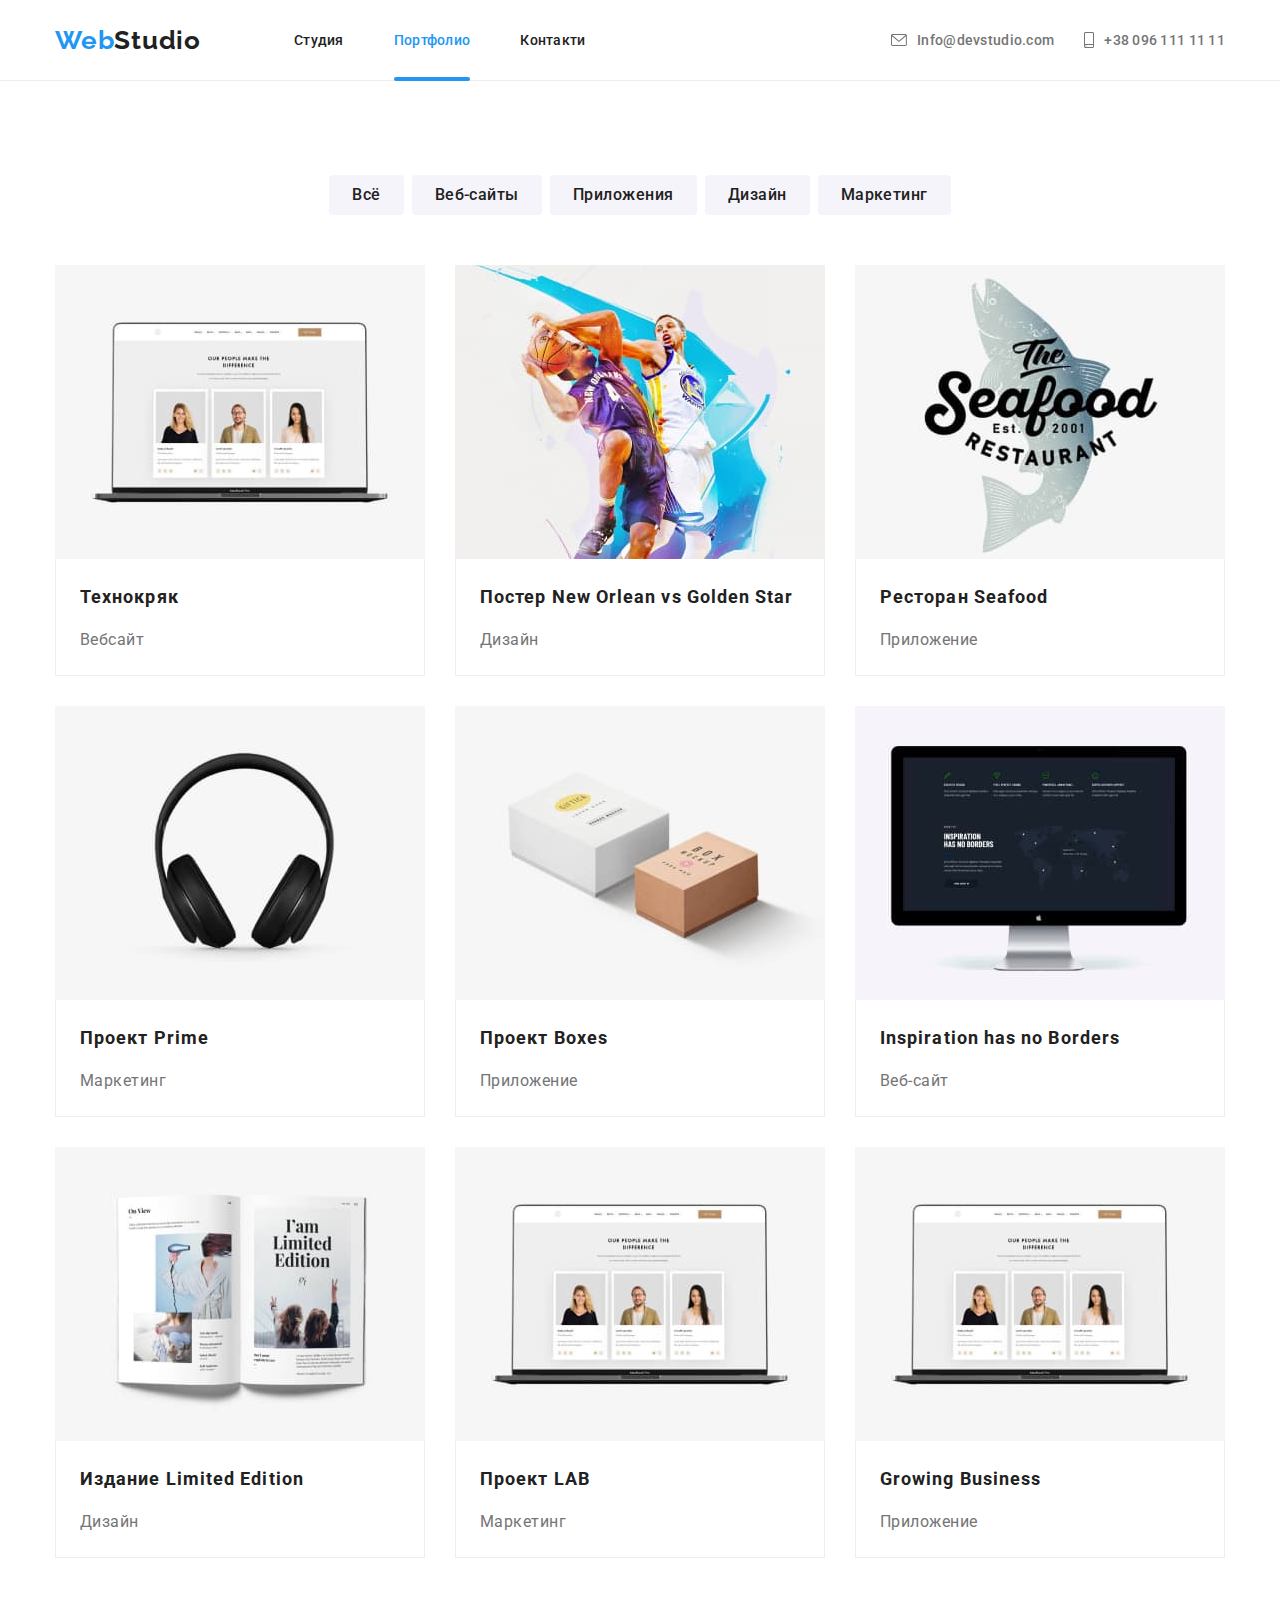
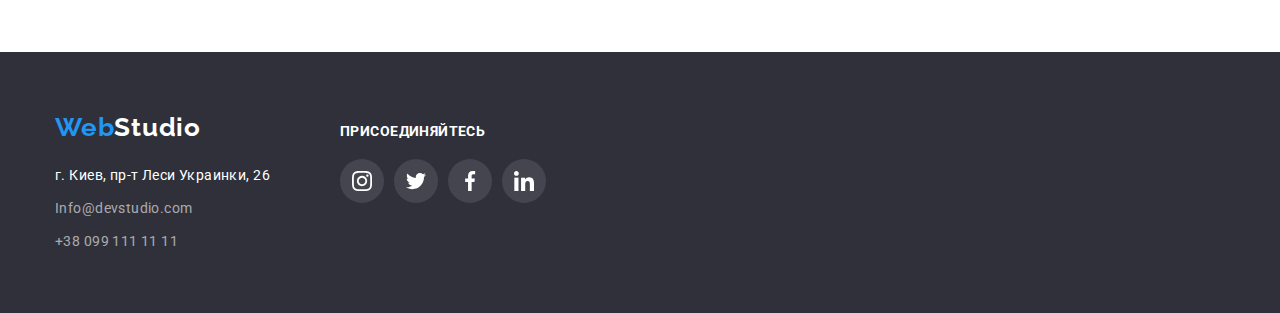
==== portfolio.html @ 70dfd896 "Старт" ====
<!DOCTYPE html>
<html lang="ru">
  <head>
    <meta charset="UTF-8" />
    <meta http-equiv="X-UA-Compatible" content="IE=edge" />
    <meta name="viewport" content="width=device-width, initial-scale=1.0" />
    <title>Портфолио</title>
    <link rel="preconnect" href="https://fonts.googleapis.com" />
    <link rel="preconnect" href="https://fonts.gstatic.com" crossorigin />
    <link
      href="https://fonts.googleapis.com/css2?family=Raleway:wght@700&family=Roboto:wght@400;500;700;900&display=swap"
      rel="stylesheet"
    />
    <link
      rel="stylesheet"
      href="https://cdnjs.cloudflare.com/ajax/libs/modern-normalize/0.6.0/modern-normalize.css"
    />
    <link rel="stylesheet" href="./css/style.css" />
  </head>

  <!--верхняя линия-->
  <body class="page">
    <header class="page-header">
      <div class="container">
        <nav class="nav">
          <a href="./index.html" class="logo"
            >Web<span class="accent-black">Studio</span>
          </a>
          <!--навигация на другие страници-->

          <ul class="links">
            <li class="site-nav">
              <a href="./index.html" class="link">Студия</a>
            </li>
            <li class="site-nav">
              <a href="./portfolio.html" class="link-current link">Портфолио</a>
            </li>
            <li class="site-nav"><a href="#" class="link">Контакти</a></li>
          </ul>

          <ul class="contacts">
            <li class="contacts-item">
              <a href="mailto:Info@devstudio.com" class="contacts-link"
                ><svg class="icon" width="16" height="12">
                  <use href="./images/icons/icon_2.svg#icon-envelope"></use>
                </svg>
                Info@devstudio.com
              </a>
            </li>
            <li class="contacts-item">
              <a href="tel:+380961111111" class="contacts-link"
                ><svg class="icon" width="10" height="16">
                  <use href="./images/icons/icon_2.svg#icon-smartphone"></use>
                </svg>
                <span class="text">+38 096 111 11 11</span>
              </a>
            </li>
          </ul>
        </nav>
      </div>
    </header>

    <!--main  -->
    <main>
      <!--Кнопки портфолио-->
      <section class="section">
        <div class="container">
          <h1 hidden>Главная секция</h1>
          <ul class="list-buttons">
            <li class="item-button">
              <button type="button" class="button">Всё</button>
            </li>
            <li class="item-button">
              <button type="button" class="button">Веб-сайты</button>
            </li>
            <li class="item-button">
              <button type="button" class="button">Приложения</button>
            </li>
            <li class="item-button">
              <button type="button" class="button">Дизайн</button>
            </li>
            <li class="item-button">
              <button type="button" class="button">Маркетинг</button>
            </li>
          </ul>

          <!-- ПОРТФОЛИО КАРТОЧКИ -->
          <!--project1-->

          <ul class="card-picture">
            <li class="element">
              <a href="" class="link-picture">
                <div class="picture-thumb">
                  <img
                    src="./images/img_11.jpg"
                    alt="Портфолио_1"
                    width="370"
                    height="294"
                  />
                  <p class="picture-thumb-text">
                    Ресурс предлагает комплексные предложения с разным уровнем
                    функционала и сервисов. Все это позволит посетителю получить
                    исчерпывающие сведения о компании или частном лице.
                  </p>
                </div>
                <div class="picture-content">
                  <h2 class="picture-heading">Технокряк</h2>
                  <p class="picture-text">Вебсайт</p>
                </div>
              </a>
            </li>

            <!--project2-->

            <li class="element">
              <a href="" class="link-picture">
                <div class="picture-thumb">
                  <img
                    src="./images/img_12.jpg"
                    alt="Портфолио_2"
                    width="370"
                    height="294"
                  />
                  <p class="picture-thumb-text">
                    Ресурс предлагает комплексные предложения с разным уровнем
                    функционала и сервисов. Все это позволит посетителю получить
                    исчерпывающие сведения о компании или частном лице.
                  </p>
                </div>
                <div class="picture-content">
                  <h2 class="picture-heading">
                    Постер New Orlean vs Golden Star
                  </h2>
                  <p class="picture-text">Дизайн</p>
                </div>
              </a>
            </li>

            <!--project3-->

            <li class="element">
              <a href="" class="link-picture">
                <div class="picture-thumb">
                  <img
                    src="./images/img_13.jpg"
                    alt="Портфолио_3"
                    width="370"
                    height="294"
                  />
                  <p class="picture-thumb-text">
                    Ресурс предлагает комплексные предложения с разным уровнем
                    функционала и сервисов. Все это позволит посетителю получить
                    исчерпывающие сведения о компании или частном лице.
                  </p>
                </div>
                <div class="picture-content">
                  <h2 class="picture-heading">Ресторан Seafood</h2>
                  <p class="picture-text">Приложение</p>
                </div>
              </a>
            </li>

            <!--project4-->

            <li class="element">
              <a href="" class="link-picture">
                <div class="picture-thumb">
                  <img
                    src="./images/img_14.jpg"
                    alt="Портфолио_4"
                    width="370"
                    height="294"
                  />
                  <p class="picture-thumb-text">
                    Ресурс предлагает комплексные предложения с разным уровнем
                    функционала и сервисов. Все это позволит посетителю получить
                    исчерпывающие сведения о компании или частном лице.
                  </p>
                </div>
                <div class="picture-content">
                  <h2 class="picture-heading">Проект Prime</h2>
                  <p class="picture-text">Маркетинг</p>
                </div>
              </a>
            </li>

            <!--project5-->

            <li class="element">
              <a href="" class="link-picture">
                <div class="picture-thumb">
                  <img
                    src="./images/img_15.jpg"
                    alt="Портфолио_5"
                    width="370"
                    height="294"
                  />
                  <p class="picture-thumb-text">
                    Ресурс предлагает комплексные предложения с разным уровнем
                    функционала и сервисов. Все это позволит посетителю получить
                    исчерпывающие сведения о компании или частном лице.
                  </p>
                </div>
                <div class="picture-content">
                  <h2 class="picture-heading">Проект Boxes</h2>
                  <p class="picture-text">Приложение</p>
                </div>
              </a>
            </li>

            <!--project6-->

            <li class="element">
              <a href="" class="link-picture">
                <div class="picture-thumb">
                  <img
                    src="./images/img_16.jpg"
                    alt="Портфолио_6"
                    width="370"
                    height="294"
                  />
                  <p class="picture-thumb-text">
                    Ресурс предлагает комплексные предложения с разным уровнем
                    функционала и сервисов. Все это позволит посетителю получить
                    исчерпывающие сведения о компании или частном лице.
                  </p>
                </div>
                <div class="picture-content">
                  <h2 class="picture-heading">Inspiration has no Borders</h2>
                  <p class="picture-text">Веб-сайт</p>
                </div>
              </a>
            </li>

            <!--project7-->

            <li class="element">
              <a href="" class="link-picture">
                <div class="picture-thumb">
                  <img
                    src="./images/img_17.jpg"
                    alt="Портфолио_7"
                    width="370"
                    height="294"
                  />
                  <p class="picture-thumb-text">
                    Ресурс предлагает комплексные предложения с разным уровнем
                    функционала и сервисов. Все это позволит посетителю получить
                    исчерпывающие сведения о компании или частном лице.
                  </p>
                </div>
                <div class="picture-content">
                  <h2 class="picture-heading">Издание Limited Edition</h2>
                  <p class="picture-text">Дизайн</p>
                </div>
              </a>
            </li>

            <!--project8-->

            <li class="element">
              <a href="" class="link-picture">
                <div class="picture-thumb">
                  <img
                    src="./images/img_11.jpg"
                    alt="Портфолио_1"
                    width="370"
                    height="294"
                  />
                  <p class="picture-thumb-text">
                    Ресурс предлагает комплексные предложения с разным уровнем
                    функционала и сервисов. Все это позволит посетителю получить
                    исчерпывающие сведения о компании или частном лице.
                  </p>
                </div>
                <div class="picture-content">
                  <h2 class="picture-heading">Проект LAB</h2>
                  <p class="picture-text">Маркетинг</p>
                </div>
              </a>
            </li>

            <!--project9-->

            <li class="element">
              <a href="" class="link-picture">
                <div class="picture-thumb">
                  <img
                    src="./images/img_11.jpg"
                    alt="Портфолио_1"
                    width="370"
                    height="294"
                  />
                  <p class="picture-thumb-text">
                    Ресурс предлагает комплексные предложения с разным уровнем
                    функционала и сервисов. Все это позволит посетителю получить
                    исчерпывающие сведения о компании или частном лице.
                  </p>
                </div>
                <div class="picture-content">
                  <h2 class="picture-heading">Growing Business</h2>
                  <p class="picture-text">Приложение</p>
                </div>
              </a>
            </li>
          </ul>
        </div>
      </section>
    </main>

    <!--Подвал странички-->

    <footer class="page-footer">
      <div class="container footer-container">
        <div class="logo-wrapper">
          <a href="./index.html" class="logo"
            >Web<span class="accent-white">Studio</span>
          </a>
          <address class="address">
            <ul class="address-list">
              <li class="address-list-item">г. Киев, пр-т Леси Украинки, 26</li>
              <li class="address-list-item">
                <a href="mailto:Info@devstudio.com" class="link"
                  >Info@devstudio.com</a
                >
              </li>
              <li class="address-list-item">
                <a href="tel:+380991111111" class="link">+38 099 111 11 11</a>
              </li>
            </ul>
          </address>
        </div>
        <div class="footer-icon-wrapper">
          <p class="footer-text-icon">Присоединяйтесь</p>
          <ul class="footer-icon-list">
            <li class="footer-icon-item">
              <a href="" class="footer-icon-link">
                <svg class="footer-icon-social">
                  <use href="./images/icons/icon_2.svg#icon-instagram"></use>
                </svg>
              </a>
            </li>
            <li class="footer-icon-item">
              <a href="" class="footer-icon-link">
                <svg class="footer-icon-social">
                  <use href="./images/icons/icon_2.svg#icon-twitter"></use>
                </svg>
              </a>
            </li>
            <li class="footer-icon-item">
              <a href="" class="footer-icon-link">
                <svg class="footer-icon-social">
                  <use href="./images/icons/icon_2.svg#icon-facebook"></use>
                </svg>
              </a>
            </li>
            <li class="footer-icon-item">
              <a href="" class="footer-icon-link">
                <svg class="footer-icon-social">
                  <use href="./images/icons/icon_2.svg#icon-linkedin"></use>
                </svg>
              </a>
            </li>
          </ul>
        </div>
      </div>
    </footer>
  </body>
</html>
---- css/style.css ----
:root {
  --primary-text-color: #757575;
  --title-color: #212121;
  --accent-color: #2196f3;
  --primary-white-color: #ffffff;
  --card-shadow: 0px 2px 1px 0px rgba(0, 0, 0, 0.2),
    0px 1px 1px 0px rgba(0, 0, 0, 0.14), 0px 1px 3px 0px rgba(0, 0, 0, 0.12);
  --card-set-gap: 30px;

  --box-shadow: 0px 3px 1px rgba(0, 0, 0, 0.1), 0px 1px 2px rgba(0, 0, 0, 0.08),
    0px 2px 2px rgba(0, 0, 0, 0.12);

  --anim-time: 250ms;
}

body {
  font-family: "Roboto", sans-serif;
  font-style: normal;
  font-weight: 400px;
  font-size: 14px;
  line-height: calc(24 / 14);

  letter-spacing: 0.03em;

  background-color: var(--primary-white-color);
  color: var(--primary-text-color);
  line-height: 1.5;
}
h1,
h2,
h3,
h4,
h5,
h6,
p {
  margin: 0;
}
ul li {
  list-style: none;
  text-decoration: none;
}
ul {
  margin: 0;
  padding: 0;
}
.link {
  text-decoration: none;
}

img {
  display: block;
  max-width: 100%;
  height: auto;
}

.section {
  padding-top: 94px;
  padding-bottom: 94px;
}

.container {
  width: 1200px;
  margin-left: auto;
  margin-right: auto;

  padding-left: 15px;
  padding-right: 15px;
  /* outline: 1px solid red; */
}

.page-header {
  border-bottom: 1px solid #ececec;
  margin-bottom: 0;
}
.nav,
.links,
.contacts,
.header .container {
  display: flex;
  /* justify-content: space-between; */
  list-style: none;
  color: var(--title-color);
}

/* .logo */
.page-header .logo {
  margin-right: 93px;

  display: flex;
  align-items: center;
  font-family: "Raleway", sans-serif;
  font-weight: 700;
  font-size: 26px;
  line-height: 1.19;
  letter-spacing: 0.03em;
  color: #2196f3;
}
.accent-black {
  color: var(--title-color);
}

.links a,
.contacts a {
  font-family: inherit;
  font-weight: 500;
  font-size: 14px;
  line-height: calc(16 / 14);
  letter-spacing: 0.02em;

  padding: 32px 0;
  display: inline-block;
  margin-right: 50px;

  text-decoration: none;
  transition: color var(--anim-time) cubic-bezier(0.4, 0, 0.2, 1);
}
.links a {
  color: var(--title-color);
}
.contacts a {
  color: var(--primary-text-color);
}
.contacts li:last-child a,
.links li:last-child a {
  margin-right: 0;
}
.contacts a:hover,
.contacts a:focus,
.links a:hover,
.links a:focus {
  color: var(--accent-color);
}
/* Активная страница */
.site-nav .link-current {
  color: var(--accent-color);
}

.nav {
  display: flex;
}
.contacts {
  margin-left: auto;
  display: flex;
  /* outline: 1px solid red; */
}

.links site-nav:not(:last-child) {
  margin-right: 50px;
}
/* НИЖНЕЕ ПОДЧЁРКИВАНИЕ ГЛ. СТРАНИЦЫ */

.link-current.link {
  position: relative;
}

.link-current.link::after {
  content: "";
  position: absolute;
  left: 0;
  bottom: -1px;

  display: block;
  width: 100%;
  height: 4px;

  background: var(--accent-color);
  border-radius: 2px;
}

/* SVG */

.contacts .contacts-link {
  display: flex;

  align-items: center;
  margin: 0;
}
.contacts-item:not(:last-child) {
  margin-right: 30px;
}

.contacts .icon {
  align-items: center;
  margin-right: 10px;
  transition: color var(--anim-time) cubic-bezier(0.4, 0, 0.2, 1);
}

.contacts-link .icon {
  fill: #757575;
}
.contacts-link:hover .icon {
  fill: var(--accent-color);
}

/* OVERLAY Главной секции */
.overlay {
  max-width: 1600px;
  height: 600px;

  margin-left: auto;
  margin-right: auto;

  /* outline: 1px solid red; */
  background-color: rgba(196, 196, 196, 1);
  background-image: linear-gradient(
      to right,
      rgba(47, 48, 58, 0.4),
      rgba(47, 48, 58, 0.4)
    ),
    url(../images/img_overlay.jpg);
  background-size: cover;
  background-position: center;
}

.hero {
  padding-top: 200px;
  padding-bottom: 200px;
  /* background-color: #2f303a; */
}

/* Эффективные решения */
.hero-title {
  font-family: "Roboto" sans-serif;
  font-size: 44px;
  color: var(--primary-white-color);
  text-transform: uppercase;
  font-weight: 900;
  line-height: calc(60 / 44);
  letter-spacing: 0.06em;
  text-align: center;
  max-width: 650;
  margin-bottom: 30px;
}
/* Кнопка заказать услугу */
.hero-button {
  padding: 10px 32px;
  border-radius: 4px;
  margin: 0 auto;

  display: block;
  box-shadow: 0px 4px 4px rgba(0, 0, 0, 0.15);
  background: #2196f3;
  font-size: 16px;
  font-weight: 700;
  line-height: 30px;
  letter-spacing: 0.06em;
  color: #ffffff;
  border: none;

  cursor: pointer;
}

.hero-button:hover,
.hero-button:focus {
  background: #188ce8;
}

/* ОСОБЕННОСТИ */
.card-set {
  /* outline: 1px solid tomato; */
  padding: 0 auto;
  margin: 0;
  margin-top: 0;

  list-style: none;

  display: flex;
  flex-wrap: nowrap;

  margin-left: calc(-1 * var(--card-set-gap));
  margin-top: calc(-1 * var(--card-set-gap));
}

.card-item {
  /* outline: 1px solid teal; */

  flex-basis: calc(100% / 4 - var(--card-set-gap));

  margin-left: var(--card-set-gap);
  margin-top: var(--card-set-gap);
}

/* ГРУППА ИКОНОК */

.icon-group {
  display: flex;
  justify-content: center;
  align-items: center;
  width: 270px;
  height: 120px;
  margin-bottom: 30px;
  border-radius: 4px;
  background-color: #f5f4fa;
}
.icone-elements {
  width: 70px;
  height: 70px;
}

.item-title {
  font-family: inherit;
  font-weight: 700;
  font-size: 14px;
  line-height: calc(16 / 14);
  letter-spacing: 0.03em;
  text-transform: uppercase;

  color: var(--title-color);

  margin-bottom: 10px;
}
.item-text {
  font-family: inherit;
  font-weight: 400;
  font-size: 14px;
  line-height: calc(24 / 14);
  letter-spacing: 0.03em;

  color: var(--primary-text-color);
}

/* ЧЕМ МЫ ЗАНИМАЕМСЯ */

.third-section {
  padding-top: 0px;
  padding-bottom: 94px;
}

.section-title {
  font-family: inherit;
  font-weight: 700;
  font-size: 36px;
  line-height: calc(42 / 36);
  text-align: center;
  letter-spacing: 0.03em;

  color: var(--title-color);
  margin-top: 0px;
  margin-bottom: 50px;
}

.list {
  display: flex;
  flex-basis: calc(100% / 3);
  justify-content: space-between;
  padding: 0px;
  margin: 0px;
}
.list-item {
  position: relative;
  display: block;
}
.list-item:not(:last-child) {
  margin-right: 30px;
}
.label-overlay {
  position: absolute;
  display: flex;
  bottom: 0;
  left: 0;
}

.lable-text {
  position: absolute;
  display: flex;
  left: 0;
  bottom: 0;
  justify-content: center;
  align-items: center;

  width: 100%;
  height: 70px;

  font-size: 14px;
  font-weight: 700;
  line-height: calc(16 / 14);
  letter-spacing: 0.03em;
  text-align: center;
  text-transform: uppercase;

  color: rgba(255, 255, 255, 1);
  background-color: rgba(47, 48, 58, 0.8);
}

/* НАША КОМАНДА */

.company-section {
  background-color: #f5f4fa;
}

.foto-set {
  /* outline: 1px solid yellow; */
  display: flex;

  margin-right: -30px;
  margin-top: 0px;
  margin-bottom: 0px;
  padding-left: 0px;
  padding-right: 0px;
}
.item:not(:last-child) {
  flex-basis: calc(100% / 4 - 30px);
  margin-right: 30px;
}

.card-heading {
  font-family: Roboto;
  font-weight: 500;
  font-size: 16px;
  line-height: calc(19 / 16);

  text-align: center;
  letter-spacing: 0.03em;

  color: var(--title-color);
}
.content {
  padding-top: 30px;
  padding-bottom: 30px;
}
.card-heading {
  margin-bottom: 10px;
}
.card-text {
  font-family: Roboto;
  font-style: normal;
  font-weight: normal;
  font-size: 16px;
  line-height: calc(19 / 16);

  text-align: center;
  letter-spacing: 0.03em;
  margin-bottom: 16px;

  color: var(--primary-text-color);
}
.item {
  background-color: var(--primary-white-color);
  box-shadow: var(--card-shadow);
}

/* ИКОНКИ СОЦ. СЕТЕЙ  */

.list-social-icon {
  /* outline: 1px solid red; */
  display: flex;
  justify-content: center;
  align-items: center;
}
.item-social-icon {
  display: flex;
  /* outline: 1px solid red; */

  transition: color var(--anim-time) cubic-bezier(0.4, 0, 0.2, 1);
}
.link-social-icon {
  display: flex;
  justify-content: center;
  align-items: center;
  width: 44px;
  height: 44px;

  background-color: transparent;

  border-radius: 50%;
  /* border: 1px solid black; */
  padding: 0;
  margin: 0;
}

.item-social-icon:not(:last-child) {
  margin-right: 10px;
}

.link-social-icon {
  fill: #afb1b8;
}

.link-social-icon:hover,
.link-social-icon:focus {
  background-color: var(--accent-color);
  fill: var(--primary-white-color);
}

/* Секция Постоянные Клиенты */

.regular-customers {
  background-color: var(--primary-white-color);
}

.customers-title {
  font-size: 36px;
  font-weight: 700;
  line-height: calc(42 / 36);
  letter-spacing: 0.03em;
  text-align: center;

  color: rgba(33, 33, 33, 1);
  margin-bottom: 50px;
  padding: 0;
}

.list-customers {
  display: flex;
}
.item-customers {
  display: flex;
}

.item-customers:not(:last-child) {
  margin-right: 30px;
}

.link-customers {
  display: flex;
  justify-content: center;
  align-items: center;
  color: #afb1b8;
  border: 1px solid rgba(175, 177, 184, 1);
  border-radius: 4px;

  width: 170px;
  height: 92px;

  transition: color var(--anim-time) cubic-bezier(0.4, 0, 0.2, 1);
}

.icon-customers {
  fill: currentColor;
}

.link-customers:hover,
.link-customers:focus {
  color: var(--accent-color);
  border: 1px solid var(--accent-color);
}

/* ВТОРАЯ СТРАНИЦА */
/* Кнопки портфолио */

.section {
  padding-top: 94px;
  padding-bottom: 94px;
}

.list-buttons {
  display: flex;
  justify-content: center;
  padding: 0px;
  margin-bottom: 50px;
}

.item-button:not(:last-child) {
  margin-right: 8px;
}

.button {
  font-family: Roboto;
  font-size: 16px;

  font-weight: 500;
  line-height: calc(26 / 16);
  letter-spacing: 0.03em;
  text-align: center;
  text-decoration: none;

  display: inline-block;
  border-radius: 4px;
  padding: 6px 22px;
  /* min-width: 73px; */
  color: var(--title-color);
  background-color: #f5f4fa;
  border: 1px solid transparent;
  cursor: pointer;

  transition: color var(--anim-time) cubic-bezier(0.4, 0, 0.2, 1);
}
/* Главная кнопка (активная)*/

.button:hover,
.button:focus {
  color: var(--primary-white-color);
  background-color: var(--accent-color);
  box-shadow: 0px 4px 4px 0px rgba(0, 0, 0, 0.25);
}

/* ПОРТФОЛИО КАРТОЧКИ */

.card-picture {
  /* outline: yellow; */
  padding: 0px;
  margin: 0px;

  display: flex;
  flex-wrap: wrap;
  margin-left: calc(-1 * var(--card-set-gap));
  margin-top: calc(-1 * var(--card-set-gap));
}
.card-picture > .element {
  flex-basis: calc(100% / 3 - var(--card-set-gap));
  margin-left: var(--card-set-gap);
  margin-top: var(--card-set-gap);
}

.element:hover,
.element:focus {
  box-shadow: 0px 4px 4px 0px rgba(0, 0, 0, 0.25);
}
.link-picture {
  text-decoration: none;
}

.picture-thumb {
  position: relative;
  overflow: hidden;
  cursor: pointer;
}

.picture-thumb-text {
  position: absolute;
  display: flex;

  bottom: 0;
  left: 0;
  justify-content: center;
  align-items: center;

  width: 100%;
  height: 100%;

  color: rgba(255, 255, 255, 1);
  background-color: rgba(33, 150, 243, 0.9);

  font-size: 18px;
  line-height: calc(28 / 18);
  letter-spacing: 0.03em;

  padding: 63px 24px;

  transform: translateY(101%);
  transition: transform var(--anim-time) cubic-bezier(0.4, 0, 0.2, 1);
}

.link-picture:hover .picture-thumb-text {
  transform: translateY(0);
}

.picture-content {
  padding: 20px 24px;
  /* box-shadow: var(--card-shadow); */

  border-left: 1px solid rgba(238, 238, 238, 1);
  border-right: 1px solid rgba(238, 238, 238, 1);
  border-bottom: 1px solid rgba(238, 238, 238, 1);
}

.picture-heading {
  font-family: inherit;
  font-weight: 700;
  font-size: 18px;
  line-height: calc(36 / 18);

  letter-spacing: 0.06em;

  color: var(--title-color);
}
.picture-text {
  font-family: inherit;
  font-weight: 400;
  font-size: 16px;
  line-height: calc(30 / 16);
  letter-spacing: 0.03em;

  color: var(--primary-text-color);

  margin-top: 10px;
}
.content {
  justify-content: center;
}

/* Подвал странички */

.page-footer {
  background-color: #2f303a;
  padding-top: 60px;
  padding-bottom: 60px;
}
.container footer-container {
  width: 1200px;
  margin-left: auto;
  margin-right: auto;

  padding-left: 15px;
  padding-right: 15px;
}
.footer-container {
  display: flex;
  align-items: baseline;
  /* outline: 1px solid white; */
}
.logo-wrapper {
  margin-right: 70px;
}
.logo {
  font-family: Raleway;
  font-size: 26px;
  font-weight: 700;
  line-height: calc(31 / 26);
  letter-spacing: 0.03em;
  text-align: left;
  text-decoration: none;

  color: var(--accent-color);
}
.accent-white {
  color: var(--primary-white-color);
}

.address-list {
  text-decoration: none;
  padding: 0px;
  margin-top: 20px;
}

.address-list-item {
  font-family: inherit;
  font-style: normal;
  font-weight: normal;
  font-size: 14px;
  line-height: calc(24 / 14);
  letter-spacing: 0.03em;

  color: var(--primary-white-color);
  margin: 0;
}
.address-list-item:not(:last-child) {
  margin-bottom: 9px;
}

.address-list-item .link {
  font-family: inherit;
  font-style: normal;
  font-weight: 400;
  font-size: 14px;
  line-height: calc(24 / 14);

  letter-spacing: 0.03em;

  color: rgba(255, 255, 255, 0.6);

  transition: color var(--anim-time) cubic-bezier(0.4, 0, 0.2, 1);
}
.address-list-item .link:hover,
.address-list-item .link:focus {
  color: var(--accent-color);
}

/* ПРИСОЕДИНЯЙТЕСЬ */
.footer-icon-wrapper {
  display: inline-block;
  justify-content: center;
  align-items: flex-start;

  /* outline: 1px solid white; */
}

.footer-text-icon {
  font-weight: 700;
  font-size: 14px;
  line-height: calc(16 / 14);
  letter-spacing: 0.03em;

  color: #fff;
  text-transform: uppercase;
  margin-bottom: 20px;
}

.footer-icon-list {
  display: flex;

  /* outline: 1px solid white; */
}
.footer-icon-item {
  display: flex;
}
.footer-icon-item:not(:last-child) {
  margin-right: 10px;
}

.footer-icon-link {
  display: flex;
  justify-content: center;
  align-items: center;
  width: 44px;
  height: 44px;
  background-color: rgba(255, 255, 255, 0.1);
  border-radius: 50%;

  padding: 0;
  margin: 0;

  transition: color var(--anim-time) cubic-bezier(0.4, 0, 0.2, 1);
}

.footer-icon-social {
  fill: #fff;
  width: 20px;
  height: 20px;
}

.footer-icon-link:hover,
.footer-icon-link:hover {
  fill: #fff;
  background-color: var(--accent-color);
}

/* ПОДПИШИТЕСЬ НА РАССЫЛКУ */

/* МОДАЛЬНОЕ ОКНО */

.backdrop {
  position: fixed;
  width: 100vw;
  height: 100vh;
  top: 0;
  left: 50%;
  transform: translateX(-50%);

  background-color: rgba(0, 0, 0, 0.2);
  opacity: 1;
  visibility: visible;
  pointer-events: initial;

  transition: opacity var(--anim-time) cubic-bezier(0.4, 0, 0.2, 1),
    visibility var(--anim-time) cubic-bezier(0.4, 0, 0.2, 1);
}

.backdrop.is-hidden {
  opacity: 0;
  visibility: hidden;
  pointer-events: none;
}

.modal {
  position: absolute;
  width: 528px;
  height: 581px;
  top: 50%;
  left: 50%;

  background-color: rgba(255, 255, 255, 1);

  border: 1px solid rgba(0, 0, 0, 0.1);
  border-radius: 4px;

  box-shadow: 0px 2px 1px 0px rgba(0, 0, 0, 0.2);
  box-shadow: 0px 1px 1px 0px rgba(0, 0, 0, 0.14);
  box-shadow: 0px 1px 3px 0px rgba(0, 0, 0, 0.12);

  transform: translate(-50%, -50%);
  transition: opacity var(--anim-time) cubic-bezier(0.4, 0, 0.2, 1),
    visibility var(--anim-time) cubic-bezier(0.4, 0, 0.2, 1);
}

.close-btn {
  position: absolute;
  top: 6px;
  right: 6px;

  width: 30px;
  height: 30px;

  border-radius: 50%;
  border: 1px solid rgba(0, 0, 0, 0.1);
  cursor: pointer;
  background-color: var(--primary-white-color);
}

.backdrop.is-hidden .modal {
  transform: translate(-50%, -50%), scale(0.5);
  transition: opacity var(--anim-time) cubic-bezier(0.4, 0, 0.2, 1),
    visibility var(--anim-time) cubic-bezier(0.4, 0, 0.2, 1);
}
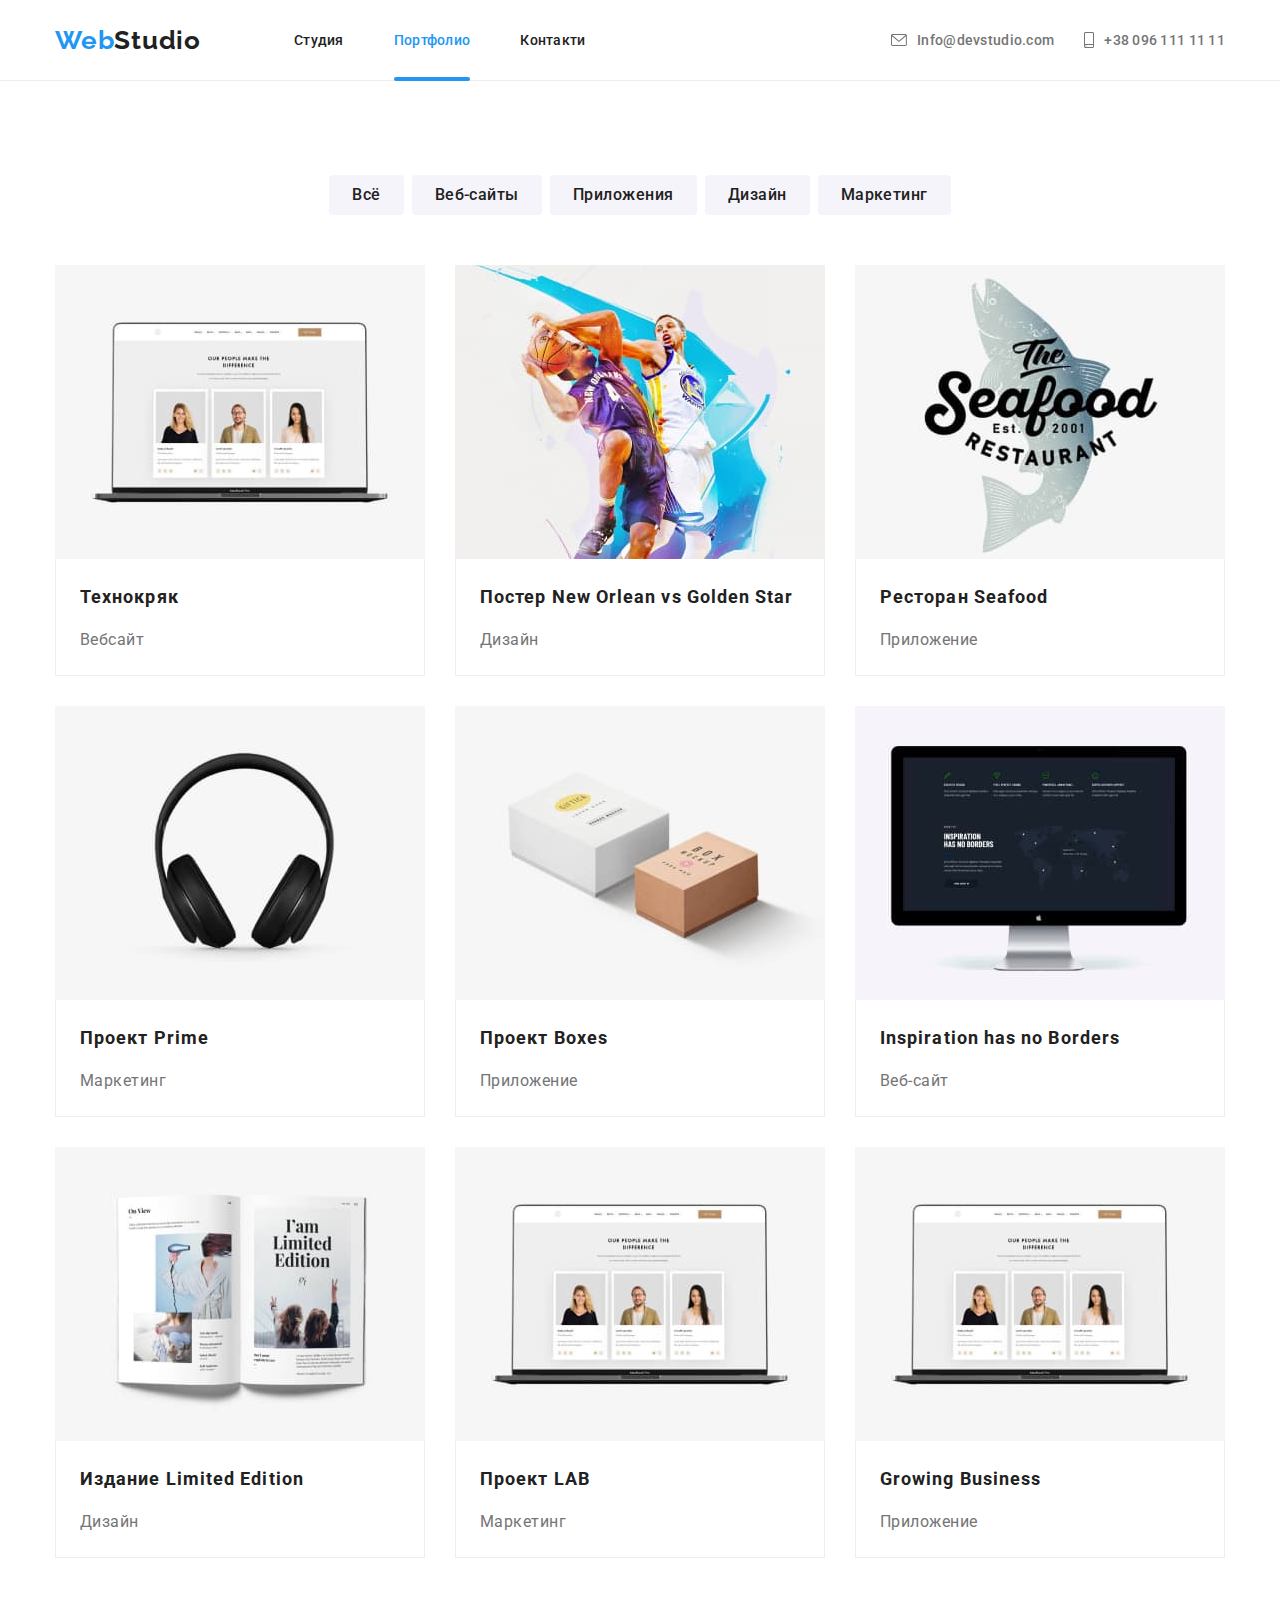
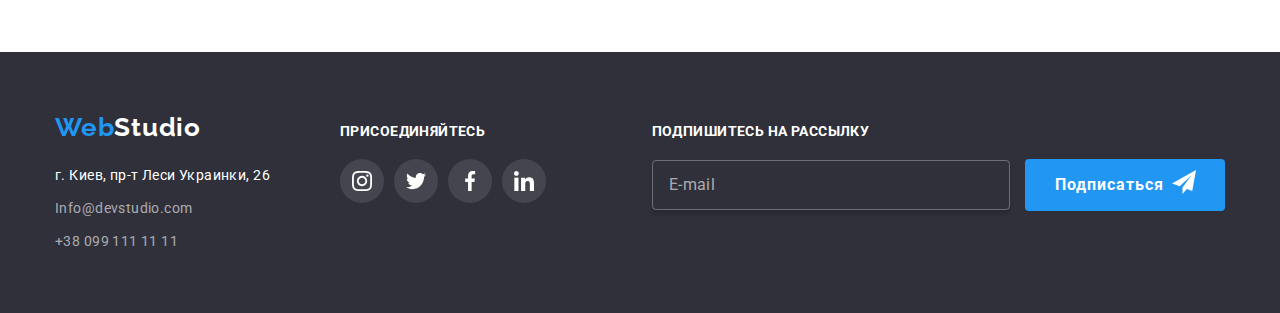
==== commit 37f13a2a: "Футер - форма" ====
--- a/portfolio.html
+++ b/portfolio.html
@@ -363,6 +363,24 @@
             </li>
           </ul>
         </div>
+
+        <form class="footer-form" autocomplete="off">
+          <b class="footer-subscribe-title">Подпишитесь на рассылку</b>
+          <div class="footer-subscribe">
+            <input
+              class="footer-subscribe-input"
+              type="email"
+              name="email"
+              placeholder="E-mail"
+            />
+            <button class="footer-subscribe-button" type="submit">
+              <span class="subscribe-btn-span"> Подписаться</span>
+              <svg class="footer-button-icon" width="24" height="24">
+                <use href="./images/icons/icon_1.svg#icon-send"></use>
+              </svg>
+            </button>
+          </div>
+        </form>
       </div>
     </footer>
   </body>
--- a/css/style.css
+++ b/css/style.css
@@ -11,6 +11,7 @@
     0px 2px 2px rgba(0, 0, 0, 0.12);
 
   --anim-time: 250ms;
+  --cubik: cubic-bezier(0.4, 0, 0.2, 1);
 }
 
 body {
@@ -77,7 +78,6 @@
 .contacts,
 .header .container {
   display: flex;
-  /* justify-content: space-between; */
   list-style: none;
   color: var(--title-color);
 }
@@ -112,13 +112,15 @@
   margin-right: 50px;
 
   text-decoration: none;
-  transition: color var(--anim-time) cubic-bezier(0.4, 0, 0.2, 1);
-}
+}
+
 .links a {
   color: var(--title-color);
+  transition: color var(--anim-time) var(--cubik);
 }
 .contacts a {
   color: var(--primary-text-color);
+  transition: color var(--anim-time) var(--cubik);
 }
 .contacts li:last-child a,
 .links li:last-child a {
@@ -182,14 +184,11 @@
 .contacts .icon {
   align-items: center;
   margin-right: 10px;
-  transition: color var(--anim-time) cubic-bezier(0.4, 0, 0.2, 1);
 }
 
 .contacts-link .icon {
   fill: #757575;
-}
-.contacts-link:hover .icon {
-  fill: var(--accent-color);
+  transition: fill var(--anim-time) var(--cubik);
 }
 
 /* OVERLAY Главной секции */
@@ -248,11 +247,17 @@
   border: none;
 
   cursor: pointer;
+
+  transition: color var(--anim-time) var(--cubik),
+    background-color var(--anim-time) var(--cubik),
+    box-shadow var(--anim-time) var(--cubik);
 }
 
 .hero-button:hover,
 .hero-button:focus {
+  color: var(--primary-white-color);
   background: #188ce8;
+  box-shadow: var(--box-shadow);
 }
 
 /* ОСОБЕННОСТИ */
@@ -450,9 +455,8 @@
 .item-social-icon {
   display: flex;
   /* outline: 1px solid red; */
-
-  transition: color var(--anim-time) cubic-bezier(0.4, 0, 0.2, 1);
-}
+}
+
 .link-social-icon {
   display: flex;
   justify-content: center;
@@ -460,12 +464,18 @@
   width: 44px;
   height: 44px;
 
-  background-color: transparent;
+  background-color: var(--primary-white-color);
 
   border-radius: 50%;
   /* border: 1px solid black; */
   padding: 0;
   margin: 0;
+
+  transition: background-color var(--anim-time) var(--cubik);
+}
+
+.icon-social {
+  transition: fill var(--anim-time) var(--cubik);
 }
 
 .item-social-icon:not(:last-child) {
@@ -479,7 +489,15 @@
 .link-social-icon:hover,
 .link-social-icon:focus {
   background-color: var(--accent-color);
+}
+
+.link-social-icon:hover .icon-social,
+.link-social-icon:focus .icon-social {
   fill: var(--primary-white-color);
+}
+
+.link-social-icon {
+  fill: #afb1b8;
 }
 
 /* Секция Постоянные Клиенты */
@@ -522,7 +540,8 @@
   width: 170px;
   height: 92px;
 
-  transition: color var(--anim-time) cubic-bezier(0.4, 0, 0.2, 1);
+  transition: color var(--anim-time) var(--cubik),
+    border var(--anim-time) var(--cubik);
 }
 
 .icon-customers {
@@ -573,8 +592,11 @@
   border: 1px solid transparent;
   cursor: pointer;
 
-  transition: color var(--anim-time) cubic-bezier(0.4, 0, 0.2, 1);
-}
+  transition: color var(--anim-time) var(--cubik),
+    background-color var(--anim-time) var(--cubik),
+    box-shadow var(--anim-time) var(--cubik);
+}
+
 /* Главная кнопка (активная)*/
 
 .button:hover,
@@ -602,6 +624,10 @@
   margin-top: var(--card-set-gap);
 }
 
+.element {
+  transition: box-shadow var(--anim-time) var(--cubik);
+}
+
 .element:hover,
 .element:focus {
   box-shadow: 0px 4px 4px 0px rgba(0, 0, 0, 0.25);
@@ -628,7 +654,7 @@
   width: 100%;
   height: 100%;
 
-  color: rgba(255, 255, 255, 1);
+  color: var(--primary-white-color);
   background-color: rgba(33, 150, 243, 0.9);
 
   font-size: 18px;
@@ -638,7 +664,7 @@
   padding: 63px 24px;
 
   transform: translateY(101%);
-  transition: transform var(--anim-time) cubic-bezier(0.4, 0, 0.2, 1);
+  transition: transform var(--anim-time) var(--cubik);
 }
 
 .link-picture:hover .picture-thumb-text {
@@ -749,8 +775,9 @@
 
   color: rgba(255, 255, 255, 0.6);
 
-  transition: color var(--anim-time) cubic-bezier(0.4, 0, 0.2, 1);
-}
+  transition: color var(--anim-time) var(--cubik);
+}
+
 .address-list-item .link:hover,
 .address-list-item .link:focus {
   color: var(--accent-color);
@@ -789,18 +816,20 @@
 }
 
 .footer-icon-link {
+  /* outline: 1px solid red; */
   display: flex;
   justify-content: center;
   align-items: center;
   width: 44px;
   height: 44px;
+
   background-color: rgba(255, 255, 255, 0.1);
   border-radius: 50%;
 
   padding: 0;
   margin: 0;
 
-  transition: color var(--anim-time) cubic-bezier(0.4, 0, 0.2, 1);
+  transition: background-color var(--anim-time) var(--cubik);
 }
 
 .footer-icon-social {
@@ -816,6 +845,106 @@
 }
 
 /* ПОДПИШИТЕСЬ НА РАССЫЛКУ */
+
+.footer-form {
+  /* outline: 1px solid red; */
+  margin-left: auto;
+}
+
+.footer-subscribe-title {
+  display: inline-block;
+
+  font-weight: 700;
+  font-size: 14px;
+  line-height: calc(16 / 14);
+  letter-spacing: 0.03em;
+
+  text-transform: uppercase;
+  color: var(--primary-white-color);
+
+  margin-bottom: 20px;
+}
+
+.footer-subscribe-input {
+  width: 358px;
+  min-height: 50px;
+  padding: 15px 16px;
+
+  box-sizing: border-box;
+  box-shadow: 0px 4px 4px 0px rgba(0, 0, 0, 0.15);
+  border: 1px solid rgba(255, 255, 255, 0.3);
+  border-radius: 4px;
+  color: var(--primary-white-color);
+
+  background-color: transparent;
+
+  transition: border var(--anim-time) var(--cubik);
+}
+.footer-subscribe-input:focus {
+  border: 1px solid var(--accent-color);
+  outline: none;
+}
+
+.footer-subscribe-input::placeholder {
+  font: inherit;
+  font-weight: 400;
+  font-size: 16px;
+  line-height: calc(20 / 16);
+  letter-spacing: 0.03em;
+  color: rgba(255, 255, 255, 0.6);
+}
+
+.footer-subscribe-button {
+  position: relative;
+  display: inline-block;
+  padding: 10px 29px;
+  margin-left: 12px;
+  margin-right: 0;
+
+  font-size: 16px;
+  font-weight: 700;
+  line-height: calc(30 / 16);
+  letter-spacing: 0.06em;
+  text-align: center;
+
+  color: var(--primary-white-color);
+  background-color: var(--accent-color);
+
+  cursor: pointer;
+  border: 1px solid transparent;
+  border-radius: 4px;
+
+  min-width: 200px;
+
+  transition: color var(--anim-time) var(--cubik),
+    background-color var(--anim-time) var(--cubik),
+    box-shadow var(--anim-time) var(--cubik);
+}
+
+.footer-subscribe-button:hover,
+.footer-subscribe-button:focus {
+  color: var(--primary-white-color);
+  background: #188ce8;
+  box-shadow: var(--box-shadow);
+}
+
+.subscribe-btn-span {
+  display: flex;
+
+  font-family: inherit;
+  font-size: 16px;
+  font-weight: 700;
+  line-height: calc(30 / 16);
+  letter-spacing: 0.06em;
+  text-align: center;
+}
+
+.footer-button-icon {
+  position: absolute;
+  display: flex;
+  top: 10px;
+  right: 28px;
+}
 
 /* МОДАЛЬНОЕ ОКНО */
 
@@ -832,8 +961,8 @@
   visibility: visible;
   pointer-events: initial;
 
-  transition: opacity var(--anim-time) cubic-bezier(0.4, 0, 0.2, 1),
-    visibility var(--anim-time) cubic-bezier(0.4, 0, 0.2, 1);
+  transition: opacity var(--anim-time) var(--cubik),
+    visibility var(--anim-time) var(--cubik);
 }
 
 .backdrop.is-hidden {
@@ -882,3 +1011,54 @@
   transition: opacity var(--anim-time) cubic-bezier(0.4, 0, 0.2, 1),
     visibility var(--anim-time) cubic-bezier(0.4, 0, 0.2, 1);
 }
+
+/* ФОРМА */
+
+.modal-title {
+  margin: 0;
+  margin-bottom: 12px;
+
+  font-weight: 700;
+  font-size: 20px;
+  line-height: calc(23 / 20);
+  text-align: center;
+  letter-spacing: 0.03em;
+
+  color: var(--title-color);
+}
+
+.form-modal {
+  outline: 1px solid yellow;
+  margin-left: auto;
+  margin-right: auto;
+  margin-bottom: 20px;
+  padding: 40px;
+}
+
+.form-field {
+  position: relative;
+  display: flex;
+  flex-direction: column;
+
+  margin-bottom: 10px;
+}
+
+.form-field:hover input,
+.form-field:focus input {
+  border-color: var(--accent-color);
+}
+
+.form-lable {
+  /* outline: 1px solid red; */
+
+  font-family: inherit;
+  font-size: 12px;
+  font-weight: 400;
+  line-height: calc(14 / 12);
+  letter-spacing: 0.01em;
+  text-align: left;
+
+  color: rgba(117, 117, 117, 1);
+
+  margin-bottom: 4px;
+}
